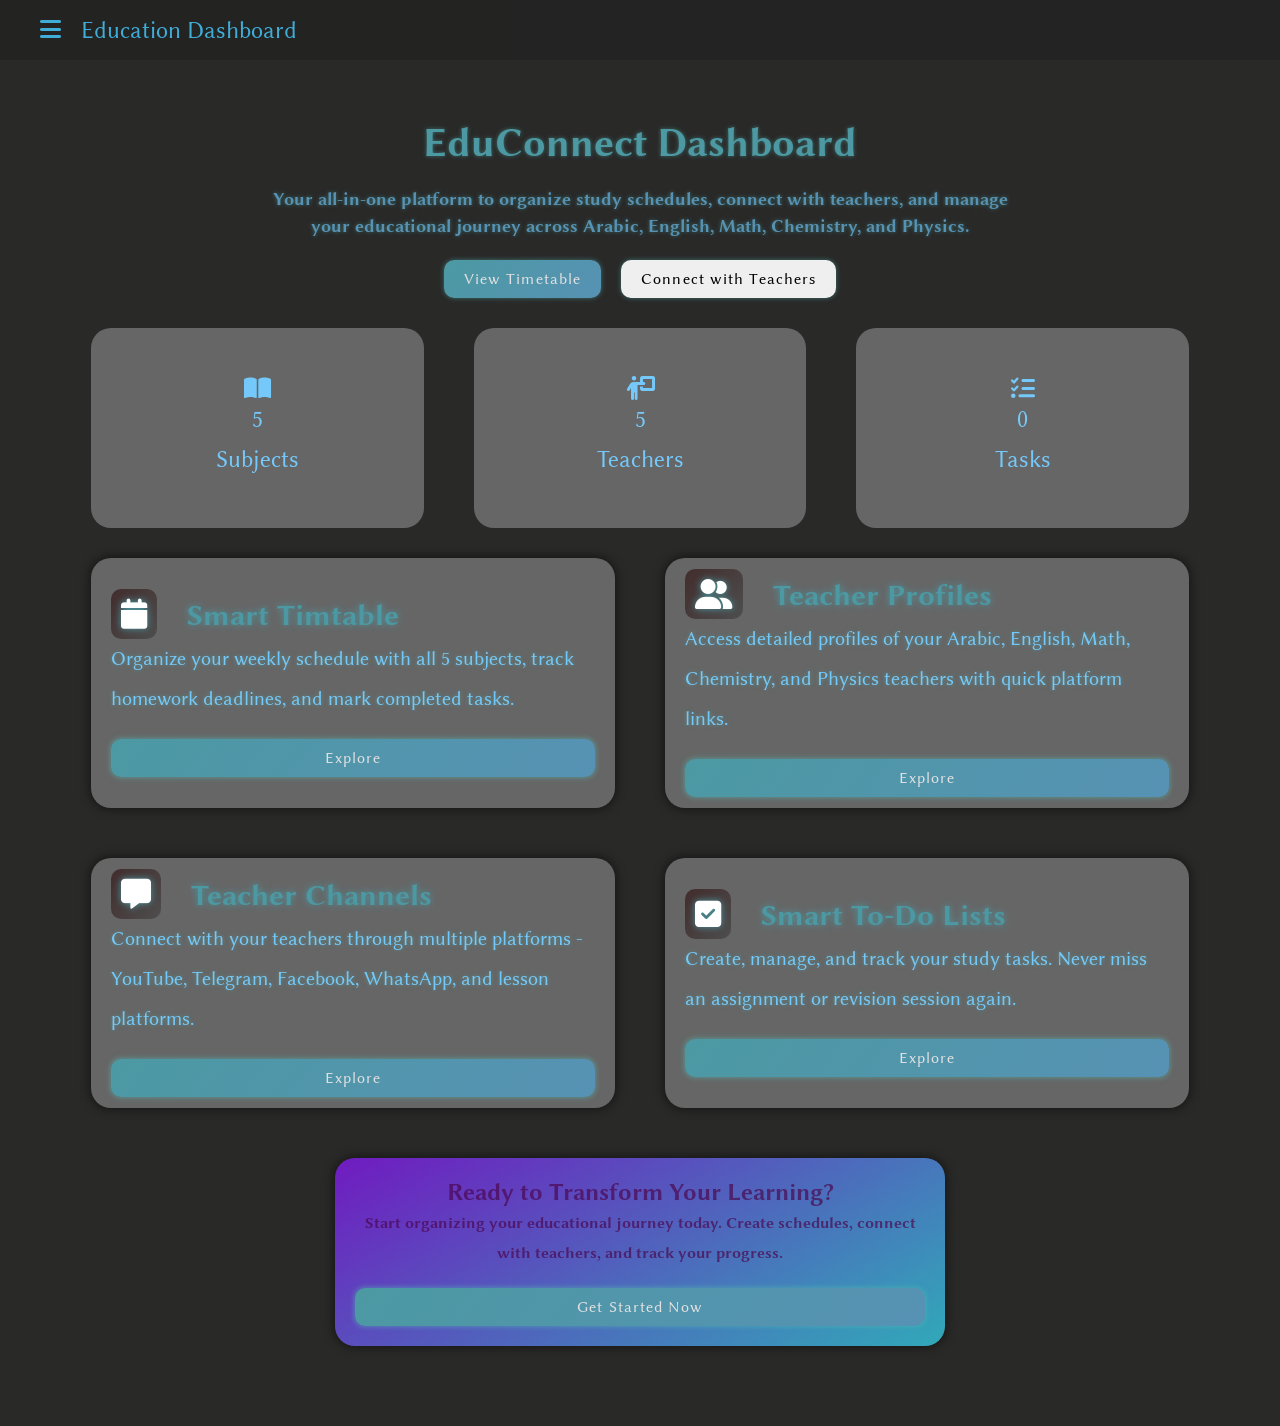
==== index.html @ 320b138f "Add files via upload" ====
<!DOCTYPE html>
<html lang="en">

<head>
    <meta charset="UTF-8">
    <meta name="viewport" content="width=device-width, initial-scale=1.0">
    <link rel="stylesheet" href="css/my teacher.css">
    <link rel="stylesheet" href="https://cdnjs.cloudflare.com/ajax/libs/font-awesome/6.4.0/css/all.min.css">

    <title id="title">My Teacher</title>
</head>

<body id="body">



    <div class="dashboard j1"><span><i class="fa-solid fa-bars"></i></span>Education Dashboard</div>
    
    <!-- <i class="fa-solid fa-bars"></i> -->
    <!--side bar -->
    <div class="sidebar hide" id="sidebar">
        <div class="sidebar-header">
            <h2 class="j2">My Teacher</h2>
            <ul>
                <h6 class="j3">Menu</h6>
                <li id="h2ome" ><i class="fa-solid fa-house"></i><a href="index.html" class="j4">Home</a></li>
                <li id="t2imetable" ><i class="fa-solid fa-calendar"></i><a href="project-timetable/index.html" class="j5">Timetable</a></li>
                <li id="c2hannels"><i class="fa-solid fa-message"></i><a href="project-contact/index.html" class="j6">Teacher Channels</a></li>
                <li id="t2asks"><i class="fa-solid fa-list-check"></i><a href="project-To-Do-list/index.html" class="j7">To-Do List</a></li>
                <li><button onclick="toggleLang()" class="jeba">🌐 Change Language</button></li>
            </ul>
            <!-- <ul>
                <h6 class="j8">Teachers</h6>
                <li class="j9"><i class="fa-solid fa-book-open"></i>Arabic Teacher</li>
                <li class="j10"><i class="fa-solid fa-globe"></i>English Teacher</li>
                <li class="j11"><i class="fa-solid fa-calculator"></i>Math Teacher</li>
                <li class="j12"><i class="fa-solid fa-flask-vial"></i>Chemistry Teacher</li>
                <li class="j13"><i class="fa-solid fa-brain"></i>Physics Teacher</li>
            </ul> -->
        </div>
    </div>


    <!--Home page-->

    <div class="home slide-in-cente2r" id="element20">
        <h1 class="j14">EduConnect Dashboard</h1>
        <p class="j15">Your all-in-one platform to organize study schedules, connect with teachers, and manage<br>your educational
            journey across
            Arabic, English, Math, Chemistry, and Physics.
        </p>
        <div class="buttons">
            <button class="button j16" id="view">View Timetable</button>
            <button class="button j17" id="contacts">Connect with Teachers</button>
        </div>
    </div>

    <div class="icons slide-in-cente2r" id="element21">
        <div ><i class="fa-solid fa-book-open"></i>5<br><spam class="j18">Subjects</spam></div>
        <div ><i class="fa-solid fa-person-chalkboard"></i>5<br><spam class="j19">Teachers</spam></div>
        <div id="total2"><i class="fa-solid fa-list-check"></i>0<br><spam class="j20">Tasks</spam></div>
    </div>

    <div class="object">
        <div id="smart_time" class="slide-in">
            <h2><i class="fa-solid fa-calendar" ></i><spam class="j21">Smart Timtable</spam></h2>
            <p class="j22">
                Organize your weekly schedule with all 5 subjects, track homework deadlines, and mark completed
                tasks.
            </p>
            <button class="explore j23" id="time_table">Explore</button>
        </div>
        <div class="slide-in-right" id="element3">
            <h2><i class="fa-solid fa-user-group"></i><spam class="j24">Teacher Profiles</spam></h2>
            <p class="j25">
                Access detailed profiles of your Arabic, English, Math, Chemistry, and Physics teachers with quick
                platform links.
            </p>
            <button class="explore j26" id="links">Explore</button>
        </div>
        <div id="T-channels" class="slide-in">
            <h2><i class="fa-solid fa-message" ></i><spam class="j27">Teacher Channels</spam></h2>
            <p class="j28">
                Connect with your teachers through multiple platforms - YouTube, Telegram, Facebook, WhatsApp, and
                lesson platforms.
            </p>
            <button class="explore j40" id="channels">Explore</button>
        </div>
        <div class="slide-in-right" id="element4">
            <h2><i class="fa-solid fa-square-check"></i><spam class="j29">Smart To-Do Lists</spam></h2>
            <p class="j30">
                Create, manage, and track your study tasks. Never miss an assignment or revision session again.
            </p>
            <button class="explore j31" id="tasks">Explore</button>
        </div>
    </div>

    <div class="get slide-in-down" id="element5">
        <h2 class="j32">Ready to Transform Your Learning?</h2>
        <p class="j34">Start organizing your educational journey today. Create schedules, connect with teachers, and track your
            progress.
        </p>
        <button class="explore j33" id="timetable">Get Started Now</button>
    </div>
    <!--timetable-->
    


    
    <!--info about teacher-->

    <script src="my teacher.js"></script>
</body>

</html>
---- css/my teacher.css ----
@import url('https://fonts.googleapis.com/css2?family=Alumni+Sans+Pinstripe:ital@0;1&family=Bangers&family=Cascadia+Mono:ital,wght@0,200..700;1,200..700&family=Comic+Relief:wght@400;700&family=Gabarito:wght@400..900&family=Lavishly+Yours&family=Libertinus+Sans:ital,wght@0,400;0,700;1,400&family=Nerko+One&family=PT+Serif+Caption:ital@0;1&family=Ribeye+Marrow&display=swap');
* {
    margin: 0;
    padding: 0;
    box-sizing: border-box;
    font-family: "Libertinus Sans", sans-serif;
}

body {
    font-family: 'Poppins', sans-serif;
    background-color: #292928;
    display: flex;
    width: 100%;
    justify-content: center;
    align-items: center;
    flex-direction: column;
    overflow-x: hidden;
    padding: 30px;
}

body ::selection{
    color:cyan;
    background-color: #181818;
}

.dashboard {
    width: 100%;
    height: 60px;
    display: flex;
    align-items: center;
    padding: 0px 40px;
    background-color: #1a1a1a62;
    color: #3fadd8;
    font-size: 24px;
    z-index: 10;
    position: fixed;
    top: 0;
    right: 0;
}

.dashboard i {
    margin-right: 20px;
    cursor: pointer;
}

.sidebar {
    width: 16%;
    height: 100%;
    position: fixed;
    top: 0;
    z-index: 9;
    left: 0px;
    background-color: #181818;
    transition: all 0.3s;
    animation: blur 3s ease infinite;
}

@keyframes blur {
    0% {
        box-shadow: 5px 0px 10px black;
    }

    50% {
        box-shadow: 10px 0px 15px black;
    }

    100% {
        box-shadow: 5px 0px 10px black;
    }
}

.sidebar ul {
    list-style: none;
    padding: 20px;
    font-size: 16px;
    color: #75c9fa;
    line-height: 45px;
}
.study33{
    background-image: url("/kla.jpg");
    background-size: cover;
    width: 100%;
    height: 100%;
    background-repeat: no-repeat;
}

.jeba{
    background-color: #0c0000;
    color: #4c99a3;
    font-weight: 900;
}

.sidebar ul li {
    padding: 0px 13px;
    text-wrap: nowrap;
    cursor: pointer;
    transition: all 0.2s ease;
}

.sidebar ul li:hover {
    filter: brightness(1.4);
    color: #8eb7cf;
}

.sidebar h2 {
    padding: 0px 13px;
    color: #75c9fa;
    font-size: 20px;
    margin-top: 10px;
}
.timetable-table tr th{
    text-shadow: 0px 0px 20px #000;
        font-weight: 900;
}

.timetable-table tr td {
    text-shadow: 0px 0px 20px #000;
    font-weight: 900;
}

.sidebar ul li i {
    margin-right: 10px;
    color: #75c9fa;
}

.slide {
    animation: slide 0.3s ease;
}

@keyframes slide {
    from {
        left: -100%;
        opacity: 0;
    }

    to {
        left: 0px;
        opacity: 1;
    }
}



.home {
    width: 790px;
    text-align: center;
    margin-top: 90px;
    font-size: 20px;
    display: flex;
    flex-direction: column;
    align-items: center;
}

.home h1 {
    color: #4c99a3;
    margin-bottom: 20px;
    text-shadow: 0px 0px 4px rgba(84, 187, 182, 0.5);
}

.home p {
    color: #5792b4;
    font-size: 18px;
    font-weight: 700;
    line-height: 1.5;
    text-shadow: 0px 0px 4px #54bbb680;
}

.buttons {
    margin-top: 20px;
    display: flex;
    gap: 20px;
    justify-content: space-between;
}

.buttons :first-child {
    background: linear-gradient(130deg, #4c99a3, #5792b4);
    border: none;
    font-size: 16px;
    font-weight: 500;
    letter-spacing: 1.1px;
    padding: 10px 20px;
    border-radius: 10px;
    box-shadow: 0px 0px 5px #54bbb680;
    color: #e0e0e0;
    cursor: pointer;
    transition: all 0.3s ease;
}

.buttons :last-child {
    border: none;
    font-size: 16px;
    font-weight: 500;
    letter-spacing: 1.1px;
    padding: 10px 20px;
    border-radius: 10px;
    box-shadow: 0px 0px 5px #54bbb680;
    color: #000;
    cursor: pointer;
    transition: all 0.3s ease;
}

.button:hover {
    filter: brightness(.9);
    transform: scale(1.05);
}

.button:active {
    transform: scale(0.95);
}

.icons div {
    color: #75c9fa;
    width: 200px;
    height: 200px;
    background-color: #666666;
    font-size: 24px;
    display: flex;
    flex-direction: column;
    justify-content: center;
    align-items: center;
    text-align: center;
    border-radius: 20px;
    flex-grow: .5;
    transition: all 0.3s ease;
    line-height: 40px;
}

.icons {
    width: 90%;
    display: flex;
    justify-content: space-around;
    align-items: center;
    gap: 50px;
    margin-top: 30px;
}

.slide-in-cente2r {
    animation: appear 1s ease;
}

@keyframes appear {
    from {
        opacity: 0;
        transform: scale(0.8);
    }

    to {
        opacity: 1;
        transform: scale(1);
    }
}

.slide-in-cente3r {
    animation: appear 1s ease;
}

@keyframes appear {
    from {
        opacity: 0;
        transform: scale(0.8);
    }

    to {
        opacity: 1;
        transform: scale(1);
    }
}

.slide-in-lef3t {
    animation: appear2 1s ease;
}

@keyframes appear2 {
    from {
        opacity: 0;
        transform: scale(0.8) translateX(-100px);
    }

    to {
        opacity: 1;
        transform: scale(1) translateX(0px);
    }
}

.slide-in-righ3t {
    animation: appear3 1s ease;
}

@keyframes appear3 {
    from {
        opacity: 0;
        transform: scale(0.8) translateX(100px);
    }

    to {
        opacity: 1;
        transform: scale(1) translateX(0px);
    }
}

.object div {
    color: #75c9fa;
    width: 400px;
    height: 250px;
    background-color: #666666;
    font-size: 20px;
    display: flex;
    flex-direction: column;
    justify-content: center;
    align-items: flex-start;
    text-align: left;
    padding: 20px;
    border-radius: 20px;
    flex-grow: .5;
    transition: all 0.3s ease;
    line-height: 40px;
    box-shadow: 0px 0px 10px 2px #00000070;
}

.object div:hover {
    filter: brightness(1.1);
    transform: scale(1.02);
    box-shadow: 0px 0px 15px 3px #00000070;
}

.object div i {
    margin-right: 30px;
    padding: 10px;
    border-radius: 10px;
    color: #fff;
    background: linear-gradient(130deg, #422c2c, #4e4e4e);
}

.object div h2 {
    color: #4c99a3;
    text-shadow: 0 0 7px #4c99a3;
}

.object div p {
    text-shadow: 0px 0px 4px #54bbb680;
}

.object {
    width: 90%;
    display: flex;
    justify-content: space-around;
    align-items: center;
    flex-wrap: wrap;
    gap: 50px;
    margin-top: 30px;
}

.explore {
    background: linear-gradient(130deg, #4c99a3, #5792b4);
    border: none;
    width: 100%;
    font-size: 16px;
    font-weight: 500;
    margin-top: 20px;
    letter-spacing: 1.1px;
    padding: 10px 20px;
    border-radius: 10px;
    box-shadow: 0px 0px 5px 1px #54bbb680;
    color: #e0e0e0;
    cursor: pointer;
    transition: all 0.3s ease;
}

.explore:hover {
    filter: brightness(1.1);
    transform: scale(1.01);
    letter-spacing: 3px;
}

.get {
    width: 50%;
    display: flex;
    justify-content: center;
    align-items: center;
    flex-direction: column;
    text-align: center;
    text-wrap: wrap;
    line-height: 30px;
    font-weight: 700;
    padding: 20px;
    color: #4b044bab;
    margin: 50px;
    box-shadow: 0px 0px 10px 2px #00000070;
    border-radius: 20px;
    transition: all 0.3s ease;
    background: linear-gradient(150deg, #701bc0, #31a9b9);
}

.get:hover {
    filter: brightness(1.1);
    transform: scale(1.01);
    box-shadow: 0px 0px 15px 3px #00000070;
}

.timetable-grid div {
    background-color: #4e4e4e;
    display: flex;
    height: 140px;
    flex-direction: column;
    justify-content: center;
    align-items: center;
    text-align: center;
    line-height: 30px;
    font-size: 20px;
    margin: 10px;
    flex-grow: 1;
    border-radius: 10px;
    color: #fff;
    text-shadow: 0px 0px 5px #bbbbbb9c;
    width: 200px;
}

.timetable-grid div:first-child {
    background: linear-gradient(130deg, #2742b8, #5792b4);
}

.timetable-grid div:nth-child(2) {
    background: rgba(30, 184, 38, 0.801);
}

.timetable-grid div:nth-child(3) {
    background: rgba(184, 30, 30, 0.801);
}

.timetable-grid div:nth-child(4) {
    color: #1f62c7;
    border: 2px solid #1f62c7;
    text-shadow: 0px 0px 5px #0000009c;
}

.timetable-grid {
    display: flex;
    flex-wrap: nowrap;
    justify-content: space-between;
    align-items: center;
    width: 100%;
}
  .um {
      color: red
  }



.timetable {
    width: 90%;
    display: flex;
    flex-direction: column;
    align-items: center;
    text-align: center;
    margin-top: 30px;
    padding: 20px;

}

.timetable div h2 {
    color: #4c99a3;
    text-shadow: 0px 0px 5px #54bbb680;
    margin: 20px;
    font-size: 24px;
}

.timetable div p {
    color: #8b8b8b8e;
    font-size: 18px;
    font-weight: 700;
    line-height: 1.5;
    text-wrap: nowrap;
    text-align: left;
    /* text-shadow: 0px 0px 4px #54bbb680; */
    margin: 20px;
}

.schedule {
    width: 80%;
    display: flex;
    flex-direction: column;
    align-items: flex-start;
    text-align: center;
    text-align: left;
    margin-top: 30px;
    padding: 20px;
}

.schedule h2 {
    color: #4c99a3;
    text-shadow: 0px 0px 5px #54bbb680;
    margin: 20px 0;
    font-size: 24px;
}

.schedule i {
    color: #4c99a3;
    margin-right: 10px;
}

.timetable-table {
    width: 80%;
    border-collapse: collapse;
    margin-top: 20px;
    text-align: left;
    font-size: 18px;
    padding: 20px;
    cursor: default;
}

th,
td {
    padding: 10px;
    /* border: 1px solid #ffffff; */
    text-decoration: none;
    color: #09a0db9f;
    text-shadow: 0px 0px 5px #575e5d80;
}

th {
    font-weight: 900;
}

a {
    text-decoration: none;
    color: #cecece9f;
    cursor: pointer;
}

.user-select{
    user-select: none;
}

.timetable-table :nth-child(2) td:first-child h5,
.first h5 {
    color: #008000c0;
    background-color: #4dcf4d31;
    display: inline-block;
    padding: 10px;
    text-align: center;
    border-radius: 25px;
    font-size: 14px;

}

.timetable-table :nth-child(3) td:first-child h5,
.socend h5 {
    color: #807700c0;
    background-color: #bccf4d31;
    display: inline-block;
    padding: 10px;
    text-align: center;
    border-radius: 25px;
    font-size: 14px;
}

.timetable-table :nth-child(4) td:first-child h5,
.third h5 {
    color: #008080c0;
    background-color: #4dc0cf31;
    display: inline-block;
    padding: 10px;
    text-align: center;
    border-radius: 25px;
    font-size: 14px;
}

.timetable-table :nth-child(5) td:first-child h5,
.fourth h5 {
    color: #3c0080c0;
    background-color: #904dcf31;
    display: inline-block;
    padding: 10px;
    text-align: center;
    border-radius: 25px;
    font-size: 14px;
}

.timetable-table :nth-child(6) td:first-child h5,
.fifth h5 {
    color: #804400c0;
    background-color: #cf8c4d31;
    display: inline-block;
    padding: 10px;
    text-align: center;
    border-radius: 25px;
    font-size: 14px;

}

.js-h5 {
    color: #ff0000;
    background-color: #ff000080;
    display: inline-block;
    padding: 10px;
    text-align: center;
    border-radius: 25px;
    font-size: 14px;
}

.timetable-table tr :first-child :hover {
    filter: brightness(1.9);
}

.container {
    width: 100%;
    display: flex;
    justify-content: center;
    align-items: center;
    flex-direction: column;
}

input[type="checkbox"] {
    width: 20px;
    height: 20px;
    cursor: pointer;
    accent-color: #4c99a3;
    border-radius: 5px;
    border: 2px solid #4c99a3;
    background-color: #292928;
    transition: all 0.3s ease;
}

.contact {
    width: 90%;
    display: flex;
    flex-direction: column;
    align-items: center;
    text-align: center;
    margin-top: 70px;
}

.contact h1:first-child {
    color: #4c99a3;
    text-shadow: 0px 0px 5px #54bbb680;
    margin: 20px;
    font-size: 24px;
}

.contact p:first-child {
    color: #8b8b8b8e;
    font-size: 18px;
    font-weight: 700;
    line-height: 1.5;
    /* text-shadow: 0px 0px 4px #54bbb680; */
}

.socials {
    display: flex;
    flex-direction: row;
    justify-content: center;
    align-items: center;
    width: 100%;
    gap: 30px;
    margin-top: 30px;
    padding: 20px;
    flex-grow: 1;
}

.socials div {
    width: 200px;
    height: 100px;
    background-color: #4e4e4e;
    display: flex;
    flex-direction: column;
    justify-content: center;
    text-align: center;
    font-size: 18px;
    font-weight: 700;
    align-items: center;
    border-radius: 10px;
    transition: all 0.3s ease;
    cursor: pointer;
    line-height: 30px;
}

.socials div p {
    color: #8b8b8b81;
    font-size: 14px;
    font-weight: 700;
    line-height: 1.5;
    /* text-shadow: 0px 0px 4px #54bbb680; */
}

.socials div:nth-child(1):hover,
.whatsapp:hover {
    filter: brightness(1.1);
    transform: scale(1.01);
    letter-spacing: 1.5px;
    background-color: #008000c0;
    color: rgb(18, 207, 18);
}

.socials div:nth-child(2):hover,
.insta:hover {
    filter: brightness(1.1);
    transform: scale(1.01);
    letter-spacing: 1.5px;
    background: linear-gradient(135deg, #5a055a, #8f777b);
    color: #be9da3;
}

.socials div:nth-child(3):hover,
.faceb:hover {
    filter: brightness(1.1);
    transform: scale(1.01);
    letter-spacing: 1.5px;
    background-color: rgba(245, 245, 245, 0.61);
    color: #2742b8;
}

.socials div:nth-child(4):hover,
.telegram:hover {
    filter: brightness(1.1);
    transform: scale(1.01);
    letter-spacing: 1.5px;
    background: linear-gradient(135deg, #1e1effa8, #11b8b89f);
    color: #31a9b9;
}

.socials div:nth-child(5):hover,
.youtube:hover {
    filter: brightness(1.1);
    transform: scale(1.01);
    letter-spacing: 1.5px;
    background-color: rgba(196, 33, 33, 0.616);
    color: whitesmoke;
    font-weight: 400;
}

.teachers-platforms {
    width: 95%;
    display: flex;
    flex-flow: row wrap;
    justify-content: center;
    align-items: center;
    gap: 40px;
    padding: 20px;

}

.teacher {
    background-color: #181818;
    width: 45%;
    height: 300px;
    display: flex;
    flex-flow: row wrap;
    justify-content: center;
    align-items: center;
    border-radius: 10px;
    padding: 20px;
}

.platforms {
    display: flex;
    flex-flow: row nowrap;
    justify-content: center;
    align-items: center;
    gap: 20px;
    padding: 20px;
}

.platforms div {
    width: 100px;
    height: 70px;
    background-color: #4e4e4e;
    display: flex;
    flex-direction: column;
    justify-content: center;
    text-align: center;
    font-size: 18px;
    font-weight: 700;
    align-items: center;
    border-radius: 10px;
    transition: all 0.3s ease;
    cursor: pointer;
    line-height: 30px;
}

.platforms div:hover {
    filter: brightness(1.1);
    transform: scale(1.02);
    letter-spacing: 1.5px;
}

.info {
    width: 100%;
    color: #4c99a3;
    display: flex;
    flex-direction: row;
    justify-content: space-between;
    text-align: left;
    /* background-color: #5a055a; */
    font-size: 18px;
    font-weight: 700;
    align-items: center;
    border-radius: 10px;
    transition: all 0.3s ease;
    font-weight: 700;
    /* text-shadow: 0px 0px 4px #54bbb680; */
}

.info p {
    color: #8b8b8b81;
    font-size: 14px;
    font-weight: 700;
    line-height: 1.5;
    /* text-shadow: 0px 0px 4px #54bbb680; */
}

.extra {
    width: 70%;
}

.to-do {
    width: 90%;
    display: flex;
    flex-flow: column wrap;
    justify-content: center;
    align-items: center;
    gap: 40px;
    padding: 20px;
}

.weekly-t {
    display: flex;
    flex-direction: column;
    justify-content: flex-start;
    align-items: center;
    text-align: left;
    padding: 20px;
    width: 100%;
}

.weekly-t h2 {
    color: #4c99a3;
    text-shadow: 0px 0px 5px #54bbb680;
    margin: 20px;
    font-size: 24px;
}

.weekly-t p {
    color: #8b8b8b81;
    font-size: 18px;
    font-weight: 700;
    line-height: 1.5;

    /* text-shadow: 0px 0px 4px #54bbb680; */
}

.form-control {
    position: relative;
    margin: 20px 0 40px;
    width: 80%;
}

.form-control input {
    background-color: transparent;
    border: 0;
    border-bottom: 2px #8b8b8b81 solid;
    display: block;
    width: 100%;
    padding: 15px 0;
    font-size: 18px;
    color: #8b8b8b81;
    font-size: 18px;
    font-weight: 700;
}

.form-control input:focus,
.form-control input:valid {
    outline: 0;
    border-bottom-color: lightblue;
}

.form-control label {
    position: absolute;
    top: 15px;
    left: 0;
    pointer-events: none;
}

.form-control label span {
    display: inline-block;
    font-size: 18px;
    min-width: 5px;
    color: #8b8b8b81;
    transition: 0.3s cubic-bezier(0.68, -0.55, 0.265, 1.55);
}

.form-control input:focus+label span,
.form-control input:valid+label span {
    color: lightblue;
    transform: translateY(-30px);
}

.task {
    background-color: #ccc7bd98;
    width: 100%;
    border-radius: 20px;
    padding: 20px;
    display: flex;
    flex-flow: row nowrap;
    justify-content: space-between;
    align-items: center;
    margin: 50px 0;
    font-size: 20px;
    font-weight: 700;
}

.task button {
    border: none;
    background: linear-gradient(135deg, #4c99a3, #5792b4);
    color: #fff;
    padding: 10px 20px;
    border-radius: 10px;
    cursor: pointer;
    transition: all 0.3s ease;
}

.task button:hover {
    filter: brightness(1.1);
    transform: scale(1.02);
    letter-spacing: 1.5px;
}

.done {
    text-decoration: line-through;
    animation: done .5s ease 1 forwards;
}

@keyframes done {
    0% {
        background-color: #ccc7bd98;
    }

    100% {
        background-color: #008000c0;
    }
}

.add-text {
    position: relative;
}

.add-btn {
    position: absolute;
    right: 10px;
    top: 20px;
    border: none;
    background: linear-gradient(135deg, #4c99a3, #5792b4);
    color: #fff;
    padding: 5px 10px;
    border-radius: 10px;
    cursor: pointer;
    transition: all 0.3s ease;
    display: none;
}

.add-btn:hover {
    filter: brightness(1.1)
}

#task-container {
    width: 80%;
}

.slide2 {
    animation: slide2 1s ease;
}

@keyframes slide2 {
    0% {
        opacity: 0;
        transform: translate(-100px, 0);
    }

    100% {
        opacity: 1;
        transform: translate(0, 0);
    }
}

.slide-in {
    opacity: 0;
    transform: translateX(-100px);
    transition: opacity 0.8s ease, transform 0.8s cubic-bezier(0.68, -0.55, 0.265, 1.55);
}

.slide-in-right {
    opacity: 0;
    transform: translateX(100px);
    transition: opacity 0.8s ease, transform 0.8s cubic-bezier(0.68, -0.55, 0.265, 1.55);
}

.slide-in-right.visible {
    opacity: 1;
    transform: translateX(0);
}

.slide-in-down {
    opacity: 0;
    transform: translateY(80px);
    transition: opacity 0.8s ease, transform 0.5s cubic-bezier(0.68, -0.55, 0.265, 1.55);
}

.slide-in-down.visible {
    opacity: 1;
    transform: translateY(0);
}

.slide-in.visible {
    opacity: 1;
    transform: translateX(0);
}

.slide-in-center {
    opacity: 0;
    transition: opacity 0.8s ease, transform 0.5s cubic-bezier(0.68, -0.55, 0.265, 1.55);
}

.slide-in-center.visible {
    opacity: 1;
}





.upadate-timetable {
    width: 90%;
    display: flex;
    flex-direction: column;
    justify-content: center;
    align-items: center;
    margin: 30px 0 100px 0;
}

.upadate-timetable button {
    border: none;
    background: linear-gradient(135deg, #4c99a3, #5792b4);
    color: #fff;
    padding: 8px;
    border-radius: 10px;
    cursor: pointer;
    transition: all 0.3s ease;
    margin-top: 10px;
    margin-bottom: 20px;
    font-size: 16px;
    font-weight: 700;
    text-wrap: nowrap;
}

.options.visible {
    display: flex;
    flex-flow: row;
    justify-content: space-between;
    align-items: center;
    width: 100%;
    gap: 10px;
}

.subject-container {
    transform: translateY(-30px);
    opacity: 0;
    transition: all 0.8s ease, opacity 0.8s ease, transform 0.5s ease;
    pointer-events: none;
}

.subject-container.visible {
    transform: translateY(0px);
    opacity: 1;
    display: flex;
    pointer-events: auto;
    flex-direction: column;
    justify-content: center;
    align-items: center;
}

.subject-container button {
    padding: 10px 20px;
}

.display-container {
    transform: translateY(-30px);
    opacity: 0;
    transition: all 0.8s ease, opacity 0.8s ease, transform 0.5s ease;
    pointer-events: none;
}

.display-container.visible {
    transform: translateY(0px);
    opacity: 1;
    display: flex;
    flex-direction: column;
    justify-content: center;
    align-items: center;
    pointer-events: auto;
}

.display-container button {
    padding: 10px 20px;
}

.display-options {
    display: flex;
    width: 100%;
    flex-flow: row;
    justify-content: space-between;
    align-items: center;
    gap: 10px;
    transform: translateY(-30px);
    opacity: 0;
    transition: all 0.8s ease, opacity 0.8s ease, transform 0.5s ease;
    pointer-events: none;
}

.display-options.visible {
    display: flex;
    width: 100%;
    flex-flow: row;
    justify-content: space-between;
    align-items: center;
    gap: 10px;
    transform: translateY(0px);
    opacity: 1;
    pointer-events: auto;
}

.display-options button {
    padding: 10px 20px;
}

.Subject-options {
    display: flex;
    width: 100%;
    flex-flow: row wrap;
    justify-content: center;
    align-items: center;
    gap: 10px;
    transform: translateY(-30px);
    flex-grow: 1;
    opacity: 0;
    transition: all 0.8s ease, opacity 0.8s ease, transform 0.5s ease;
    pointer-events: none;
}

.Subject-options.visible {
    display: flex;
    width: 100%;
    flex-flow: row wrap;
    flex-grow: 1;
    justify-content: center;
    align-items: center;
    gap: 10px;
    transform: translateY(0px);
    opacity: 1;
    transition: all 0.8s ease, opacity 0.8s ease, transform 0.5s ease;
    pointer-events: auto;
}


.add-subject {
    transform: translateY(-30px);
    opacity: 0;
    display: flex;
    width: 100%;
    flex-flow: row wrap;
    justify-content: center;
    align-items: center;
    transition: all 0.8s ease, opacity 0.8s ease, transform 0.5s ease;
    pointer-events: none;
}

.add-subject.visible {
    transform: translateY(0px);
    opacity: 1;
    display: flex;
    width: 100%;
    flex-flow: row wrap;
    justify-content: center;
    align-items: center;
    pointer-events: auto;
}

input[type="text"],
input[type="url"],
input[type="time"] {
    width: 100%;
    padding: 10px;
    margin: 10px;
    border-radius: 10px;
    border: none;
    background-color: #181818;
    color: rgba(255, 255, 255, 0.527);
}

input[type="url"] {
    width: 85%;
}

.add-sub {
    margin: 10px;
}








.hide {
    display: none;
}

@media screen and (min-width: 330px) and (max-width: 760px) {
    .sidebar {
        width: 60%;
        height: 100%;
        position: fixed;
        top: 0;
        transition: all 0.3s;
        animation: blur 3s ease infinite;
    }

    .home {
        width: 90%;
        text-align: center;
        margin-top: 90px;
        font-size: 20px;
        display: flex;
        flex-direction: column;
        align-items: center;
    }

    .icons {
        width: 90%;
        display: flex;
        justify-content: space-around;
        align-items: center;
        margin-top: 30px;
        gap: 10px;
    }

    .icons div {
        color: #75c9fa;
        width: 250px;
        height: 150px;
        background-color: #666666;
        font-size: 20px;
        display: flex;
        flex-direction: column;
        justify-content: center;
        align-items: center;
        text-align: center;
        border-radius: 20px;
        flex-grow: .5;
        transition: all 0.3s ease;
        line-height: 40px;
    }

    .object div {
        height: 25%;
    }

    .object div i {
        margin-right: 30px;
        padding: 10px;
        border-radius: 10px;
        color: #fff;
        background: linear-gradient(130deg, #422c2c, #4e4e4e);
    }

    .object div h2 {
        color: #4c99a3;
        text-shadow: 0 0 7px #4c99a3;
        font-size: 20px;
        text-wrap: nowrap;
    }

    .object div p {
        text-shadow: 0px 0px 4px #54bbb680;
        font-size: 16px;
    }

    .object {
        width: 90%;
        display: flex;
        justify-content: space-around;
        align-items: center;
        flex-wrap: wrap;
        gap: 50px;
        margin-top: 30px;
    }

    .get {
        width: 80%;
    }

    .timetable-grid {
        display: flex;
        flex-wrap: wrap;
        justify-content: space-between;
        align-items: center;
        width: 100%;
    }

    .schedule {
        width: 95%;
        display: flex;
        flex-direction: column;
        justify-content: center;
        align-items: center;
        text-align: center;
        margin-top: 30px;
        padding: 20px;
    }

    .timetable div p {
        color: #8b8b8b8e;
        font-size: 18px;
        font-weight: 700;
        line-height: 1.5;
        text-wrap: nowrap;
        /* text-shadow: 0px 0px 4px #54bbb680; */
        margin: 20px;
        text-align: center;
    }

    .timetable div h2 {
        text-wrap: nowrap;
        color: #4c99a3;
        text-shadow: 0px 0px 5px #54bbb680;
        margin: 10px 30px;
        font-size: 24px;
    }



    th,
    td {
        font-size: 10px;
        font-weight: 200;
        text-align: center;
        padding: 2px;
    }

    .container {
        width: 90%;
        display: flex;
        justify-content: center;
        align-items: center;
        flex-direction: column;
    }

    .timetable-table {
        width: 100%;
        height: 250px;
        border-collapse: collapse;
        margin-top: 20px;
        text-align: center;
        font-size: 14px;
        padding: 20px;
        cursor: default;
    }

    .timetable-table :nth-child(2) td:first-child h5 {
        padding: 5px;
        font-size: 12px;

    }

    .timetable-table :nth-child(3) td:first-child h5 {
        padding: 5px;
        font-size: 12px;
    }

    .timetable-table :nth-child(4) td:first-child h5 {
        padding: 5px;
        font-size: 12px;
    }

    .timetable-table :nth-child(5) td:first-child h5 {
        padding: 5px;
        font-size: 12px;
    }

    .timetable-table :nth-child(6) td:first-child h5 {
        padding: 5px;
        font-size: 12px;

    }

    .platforms {
        background-color: #181818;
        display: flex;
        flex-flow: row wrap;
        justify-content: center;
        align-items: center;
        gap: 20px;
        padding: 20px;
    }

    .socials {
        display: flex;
        flex-flow: row wrap;
        justify-content: center;
        align-items: center;
        gap: 20px;
        margin-top: 30px;
        padding: 20px;
    }

    .socials div {
        width: 100%;
        font-size: 20px;
    }



    .contact {
        width: 100%;
    }

    .teacher {
        background-color: #181818;
        width: 100%;
        height: 300px;
        display: flex;
        flex-flow: row wrap;
        justify-content: center;
        align-items: center;
        border-radius: 10px;
        padding: 20px;
    }

    .platforms {
        background-color: none;
        display: flex;
        flex-flow: row wrap;
        justify-content: center;
        align-items: center;
        gap: 20px;
        padding: 10px;
    }

    .info {
        width: 100%;
        color: #4c99a3;
        display: flex;
        flex-direction: row;
        justify-content: space-between;
        text-align: left;
        /* background-color: #5a055a; */
        font-size: 12px;
        font-weight: 400;
        /* text-shadow: 0px 0px 4px #54bbb680; */
    }

    .timetable div p {
        color: #8b8b8b8e;
        font-size: 18px;
        font-weight: 700;
        line-height: 1.5;
        text-wrap: wrap;
        text-align: center;
        /* text-shadow: 0px 0px 4px #54bbb680; */
        margin: 20px;
    }

    .teachers-platforms {
        width: 95%;
        display: flex;
        flex-flow: row wrap;
        justify-content: center;
        align-items: center;
        gap: 40px;
        padding: 10px;

    }

    .weekly-t p {
        color: #8b8b8b81;
        font-size: 18px;
        font-weight: 700;
        line-height: 1.5;
        text-align: center;
        /* text-shadow: 0px 0px 4px #54bbb680; */
    }

    .form-control {
        position: relative;
        margin: 20px 0 40px;
        width: 100%;
    }
}
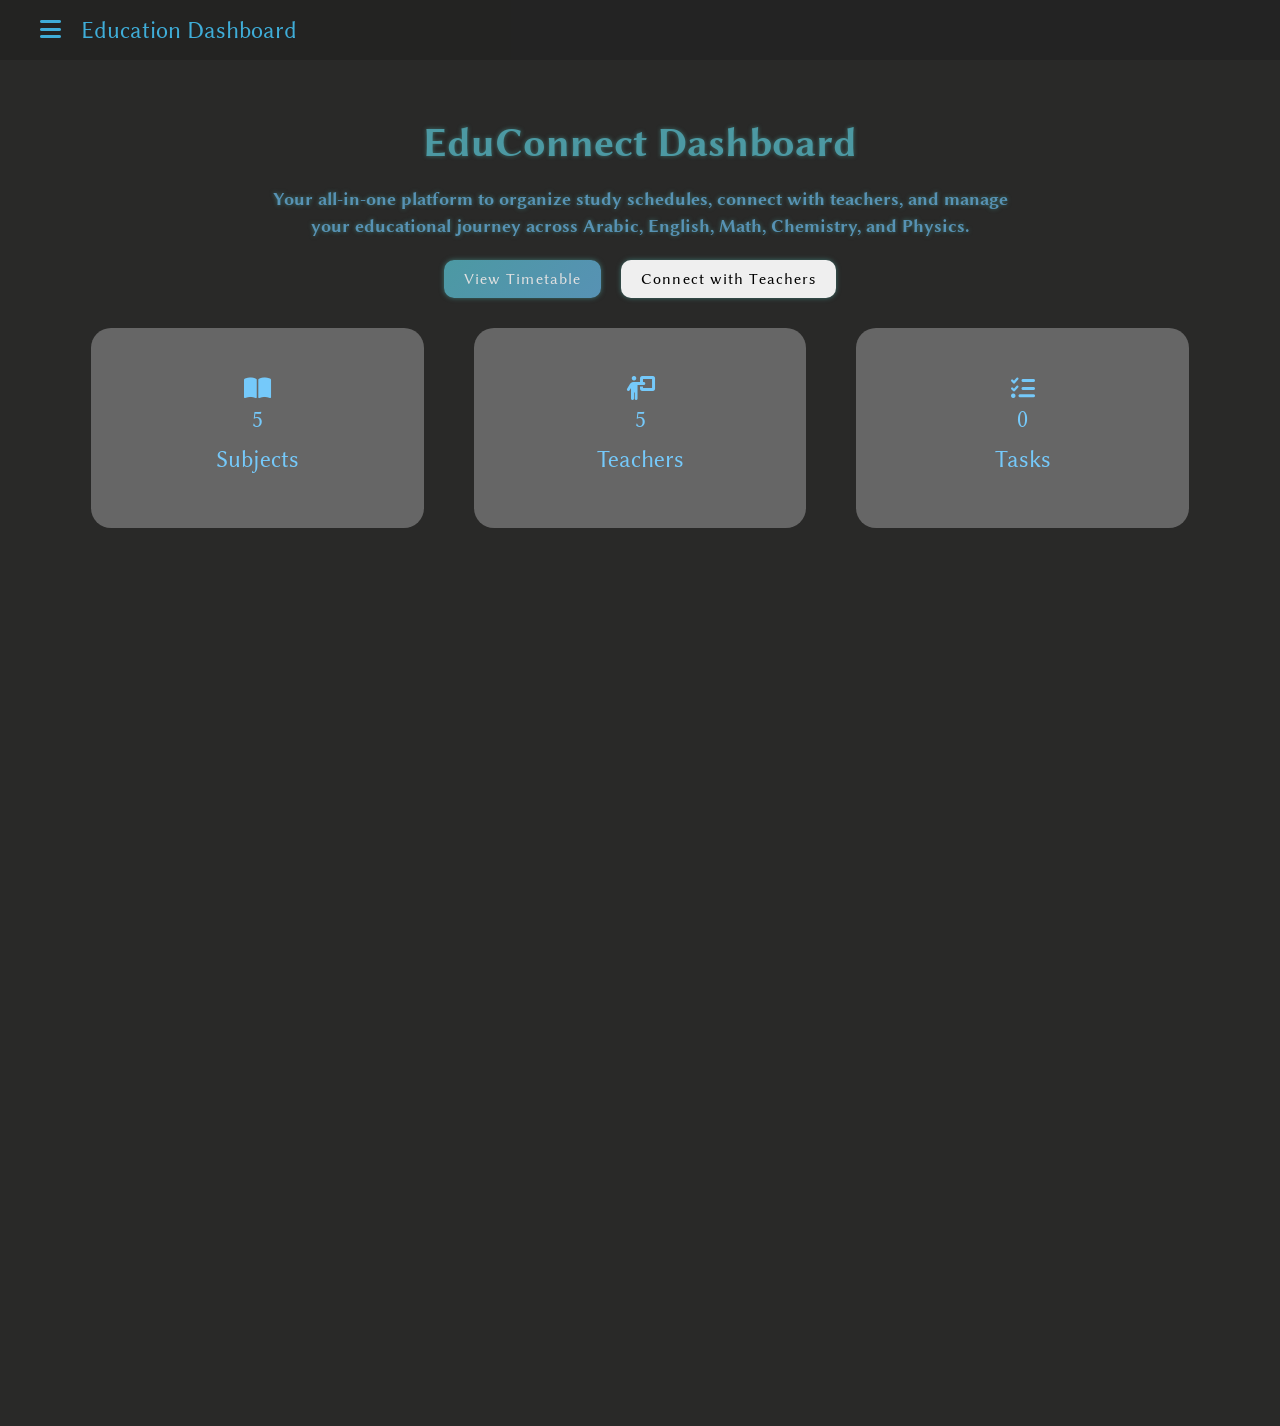
==== commit 358c6d47: "Add files via upload" ====
--- a/index.html
+++ b/index.html
@@ -23,10 +23,10 @@
             <h2 class="j2">My Teacher</h2>
             <ul>
                 <h6 class="j3">Menu</h6>
-                <li id="h2ome" ><i class="fa-solid fa-house"></i><a href="index.html" class="j4">Home</a></li>
-                <li id="t2imetable" ><i class="fa-solid fa-calendar"></i><a href="project-timetable/index.html" class="j5">Timetable</a></li>
-                <li id="c2hannels"><i class="fa-solid fa-message"></i><a href="project-contact/index.html" class="j6">Teacher Channels</a></li>
-                <li id="t2asks"><i class="fa-solid fa-list-check"></i><a href="project-To-Do-list/index.html" class="j7">To-Do List</a></li>
+                <li id="h2ome" ><a href="index.html"><i class="fa-solid fa-house"></i><a  href="project-To-Do-list/index.html" class="j4">Home</a></a></li>
+                <li id="t2imetable"><a  href="project-timetable/index.html"><i class="fa-solid fa-calendar"></i><a href="../project-timetable/index.html" class="j5">Timetable</a></a></li>
+                <li id="c2hannels"><a href="project-contact/index.html"><i class="fa-solid fa-message"></i><a class="j6"  href="../project-contact/index.html">Teacher Channels</a></a></li>
+                <li id="t2asks"><a  href="project-To-Do-list/index.html"><i class="fa-solid fa-list-check"></i><a  href="project-To-Do-list/index.html" class="j7">To-Do List</a></a></li>
                 <li><button onclick="toggleLang()" class="jeba">🌐 Change Language</button></li>
             </ul>
             <!-- <ul>
--- a/css/my teacher.css
+++ b/css/my teacher.css
@@ -85,9 +85,12 @@
 }
 
 .jeba{
-    background-color: #0c0000;
-    color: #4c99a3;
+    background-color: #181818;
+    color: #6e6e6e;
     font-weight: 900;
+    border: none;
+    font-size: 16px;
+    cursor: pointer;
 }
 
 .sidebar ul li {
@@ -670,7 +673,7 @@
     align-items: center;
     border-radius: 10px;
     transition: all 0.3s ease;
-    cursor: pointer;
+    cursor: default;
     line-height: 30px;
 }
 
@@ -725,7 +728,6 @@
     letter-spacing: 1.5px;
     background-color: rgba(196, 33, 33, 0.616);
     color: whitesmoke;
-    font-weight: 400;
 }
 
 .teachers-platforms {
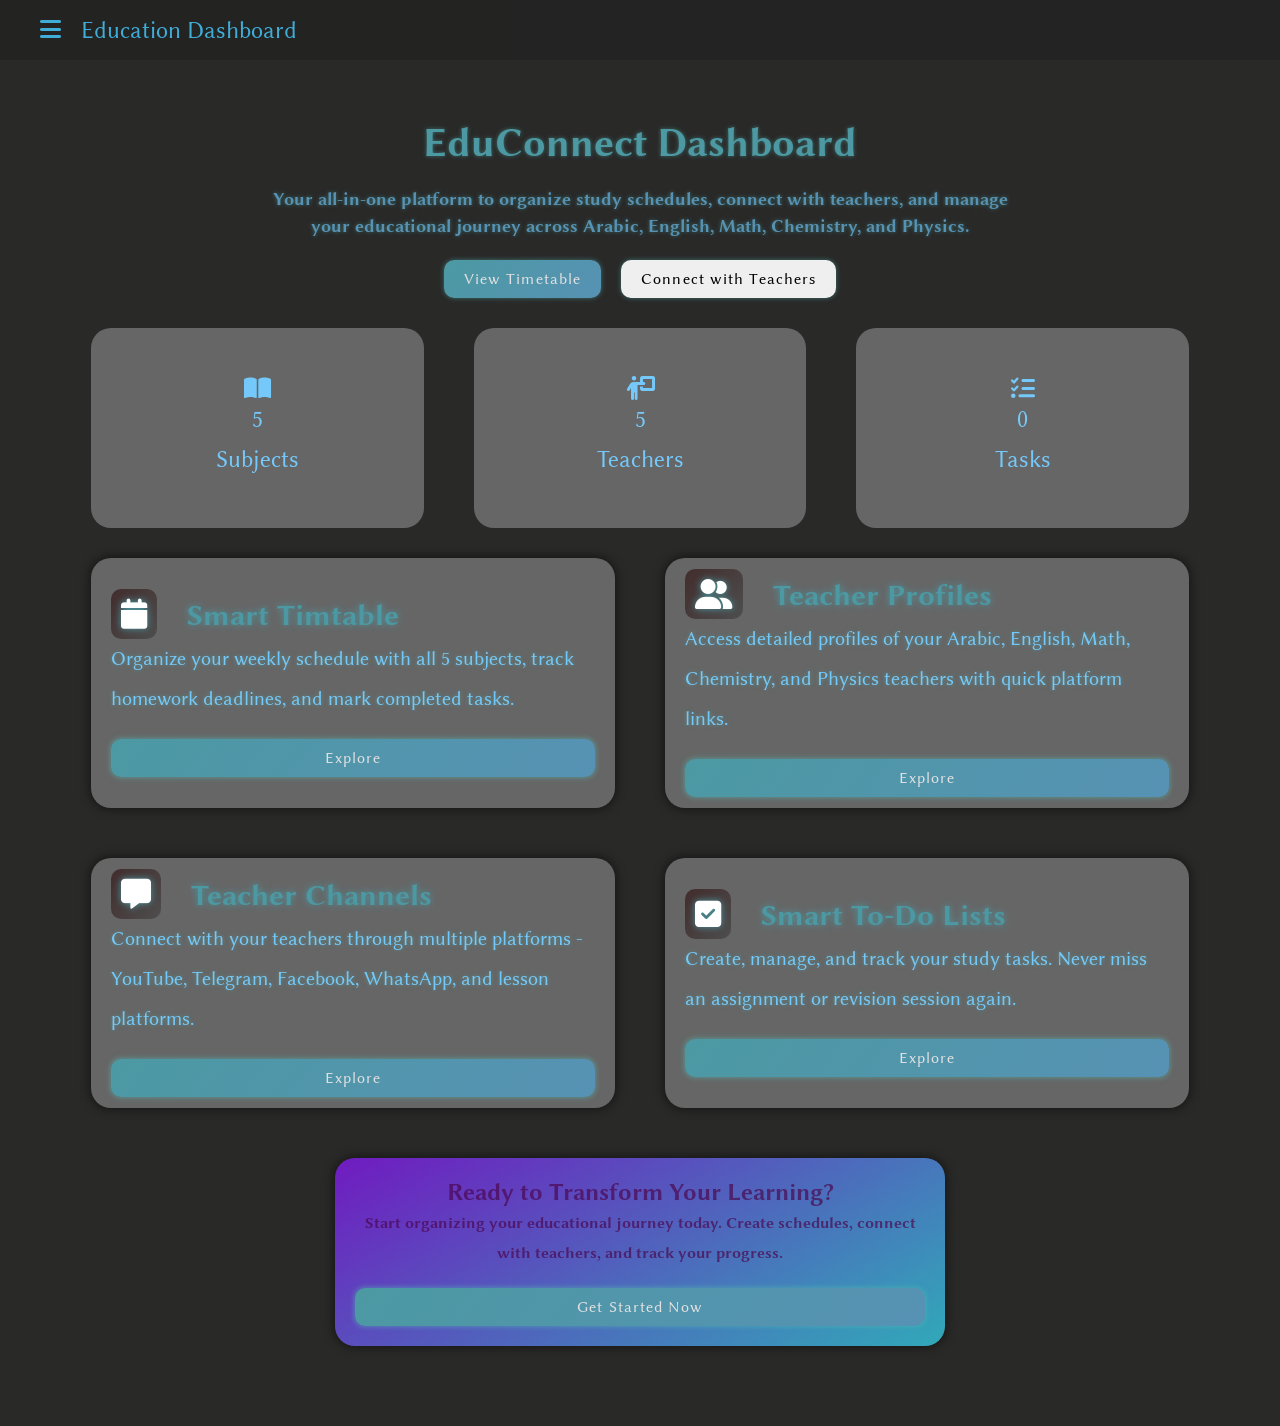
==== commit 1b786ebc: "Add files via upload" ====
--- a/index.html
+++ b/index.html
@@ -24,8 +24,8 @@
             <ul>
                 <h6 class="j3">Menu</h6>
                 <li id="h2ome" ><a href="index.html"><i class="fa-solid fa-house"></i><a  href="project-To-Do-list/index.html" class="j4">Home</a></a></li>
-                <li id="t2imetable"><a  href="project-timetable/index.html"><i class="fa-solid fa-calendar"></i><a href="../project-timetable/index.html" class="j5">Timetable</a></a></li>
-                <li id="c2hannels"><a href="project-contact/index.html"><i class="fa-solid fa-message"></i><a class="j6"  href="../project-contact/index.html">Teacher Channels</a></a></li>
+                <li id="t2imetable"><a  href="project-timetable/index.html"><i class="fa-solid fa-calendar"></i><a href="project-timetable/index.html" class="j5">Timetable</a></a></li>
+                <li id="c2hannels"><a href="project-contact/index.html"><i class="fa-solid fa-message"></i><a class="j6"  href="project-contact/index.html">Teacher Channels</a></a></li>
                 <li id="t2asks"><a  href="project-To-Do-list/index.html"><i class="fa-solid fa-list-check"></i><a  href="project-To-Do-list/index.html" class="j7">To-Do List</a></a></li>
                 <li><button onclick="toggleLang()" class="jeba">🌐 Change Language</button></li>
             </ul>
--- a/css/my teacher.css
+++ b/css/my teacher.css
@@ -77,7 +77,6 @@
     line-height: 45px;
 }
 .study33{
-    background-image: url("/kla.jpg");
     background-size: cover;
     width: 100%;
     height: 100%;
